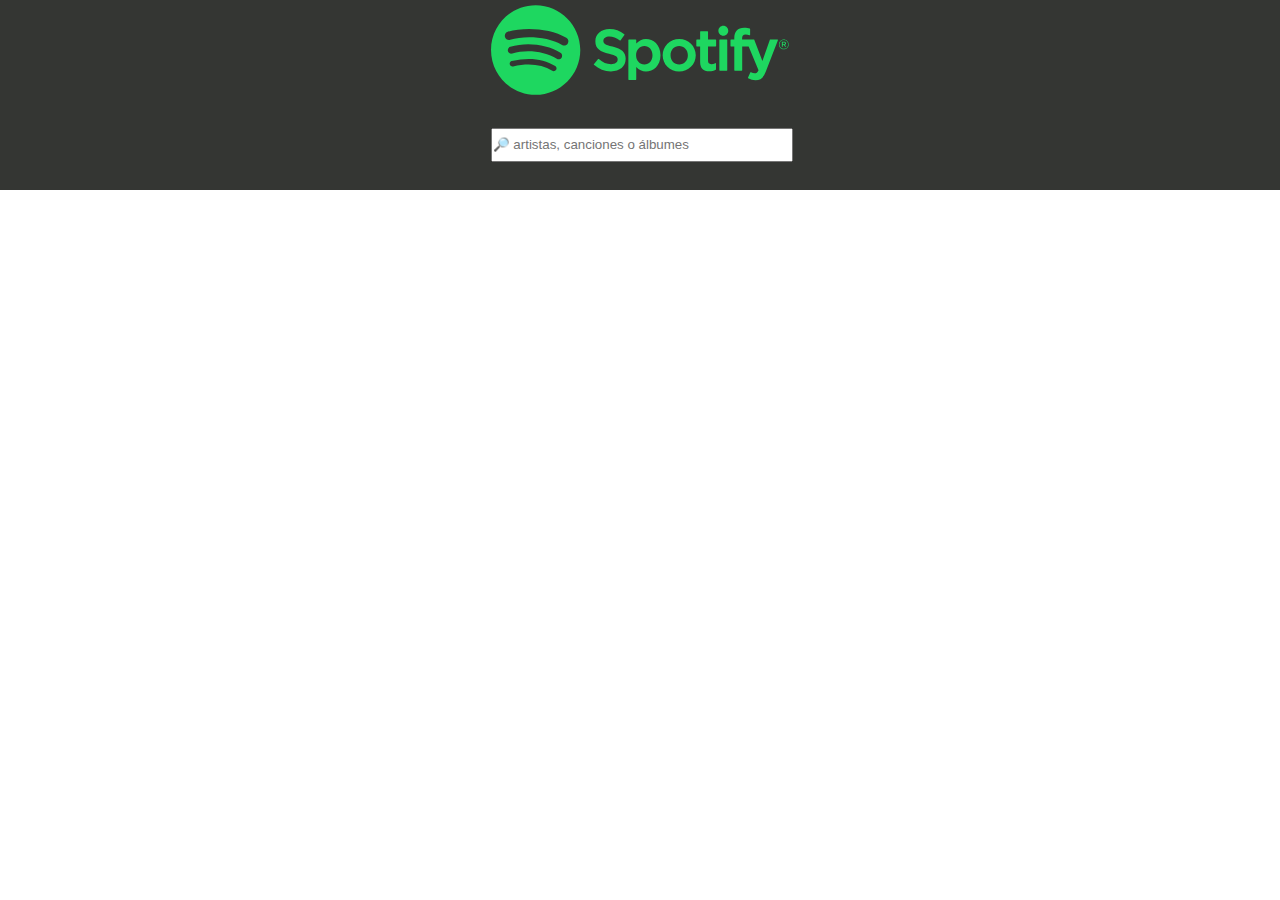
==== UF2/Scoltify/index.html @ 018e0d8f "19/04 14:00" ====
<!DOCTYPE html>
<html lang="en">
<head>
  <meta charset="UTF-8">
  <meta http-equiv="X-UA-Compatible" content="IE=edge">
  <meta name="viewport" content="width=device-width, initial-scale=1.0">
  <title>Scoltify</title>
  <link rel="stylesheet" href="css/style.css">
</head>
<body>
  <div class="container">
    <div class="spotify">
      <img src="img/spotify.svg" alt="">
    </div>
    <div class="buscador">
      <input type="text" name="" id="" placeholder="🔎 artistas, canciones o álbumes">
    </div>
  </div>
</body>
</html>
---- UF2/Scoltify/css/style.css ----
* {
  padding: 0;
  margin: 0;
}
.container {
  margin: 0;
  display: grid;
  align-items: center;
  grid-template-columns: 1fr 1fr 1fr;
  grid-template-rows: 1fr 1fr;
  background-color: #343633;
}
.spotify {
  margin-top: 5px;
  display: grid;
  justify-self: center;
  grid-column: 2;
  grid-row: 1;
  width: min(400px, 70%);
}
.spotify > img {
  width: 100%;
}
.buscador {
  padding: 10px;
  width: min(400px, 70%);
  display: grid;
  justify-self: center;
  grid-column: 2;
  grid-row: 2;
} 
.buscador > input {
  margin-top: 5px;
  width: 100%;
  height: 30px;
}
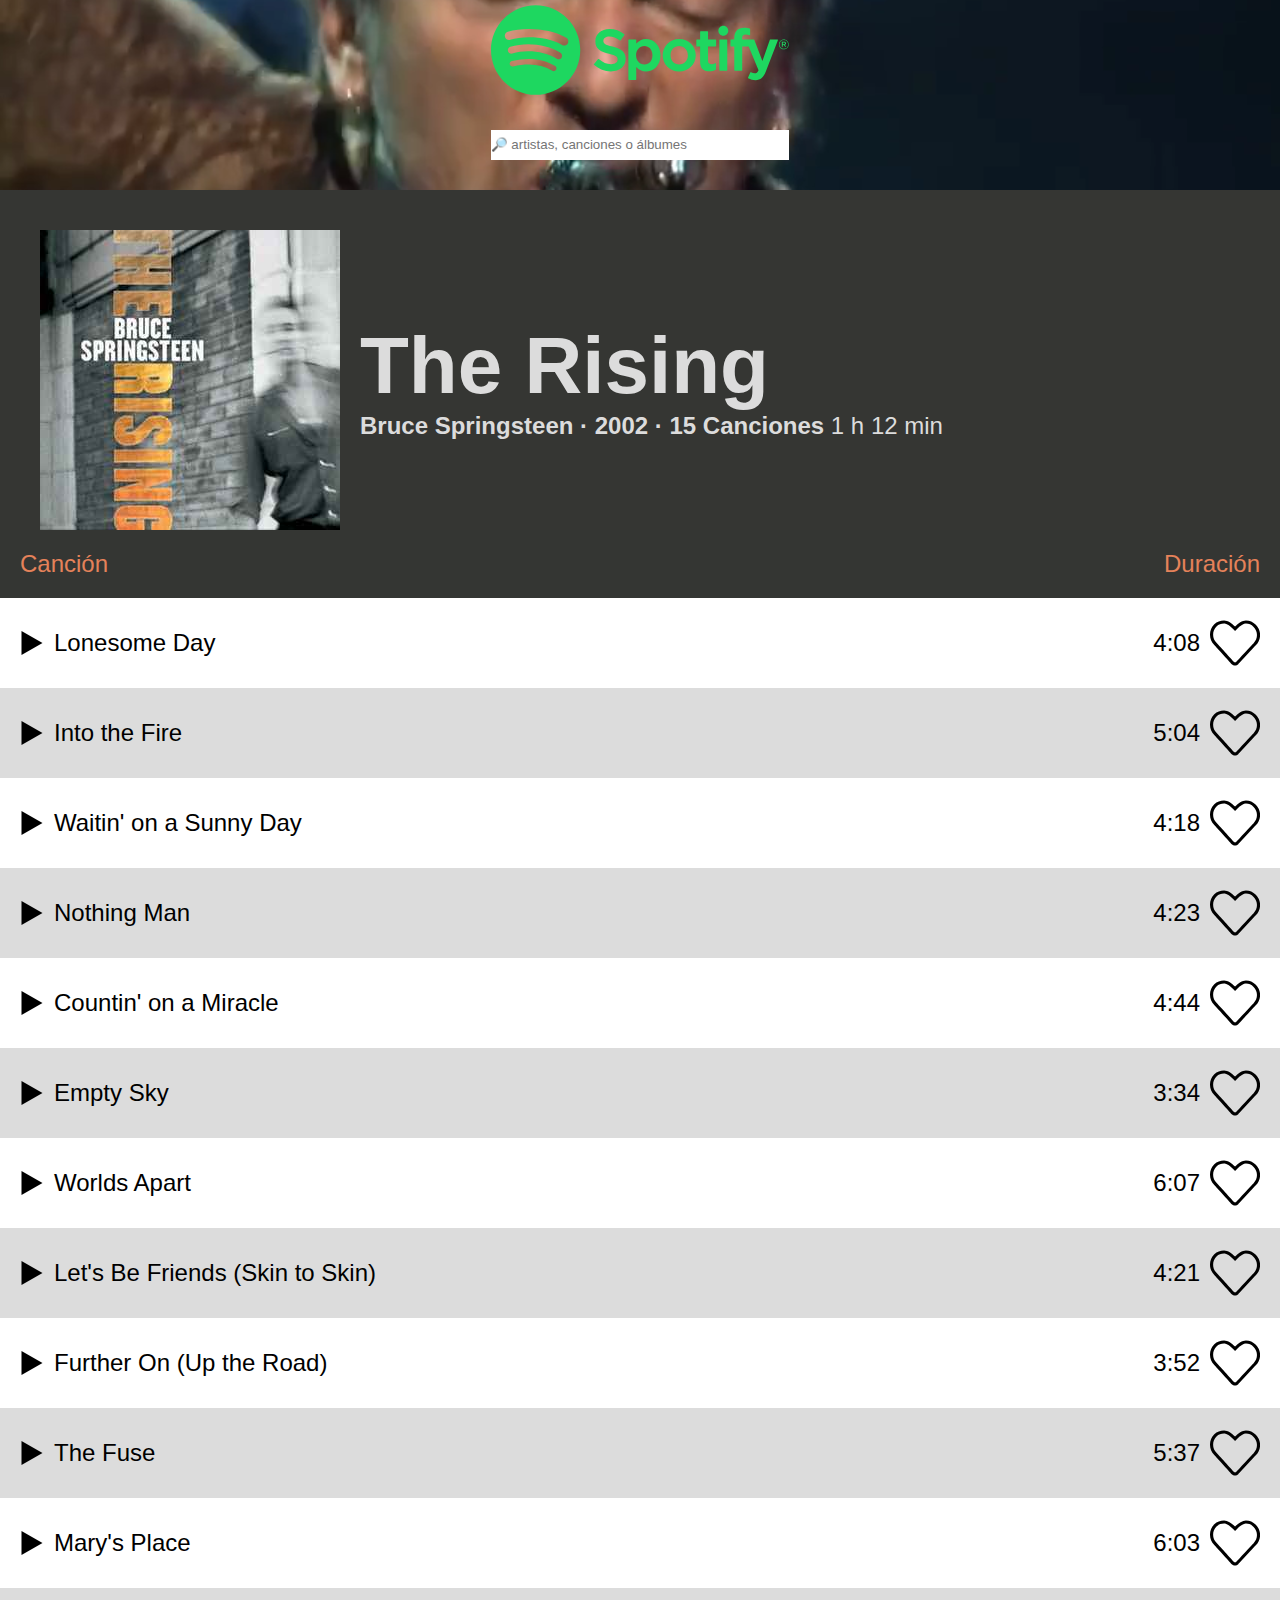
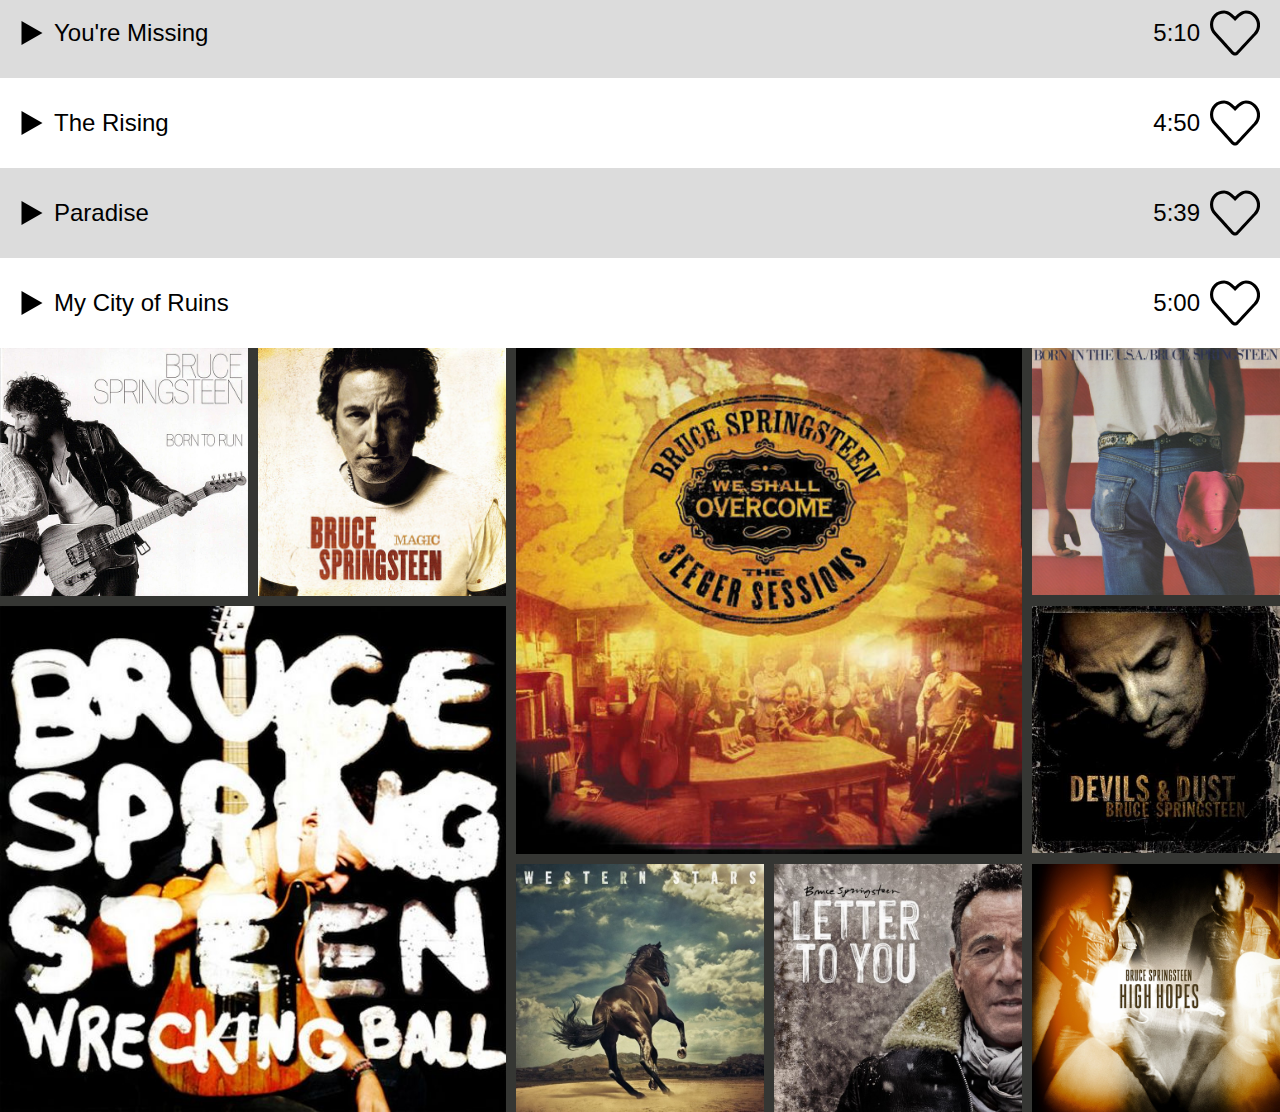
==== commit 1be6492c: "Scoltify - Parte4" ====
--- a/UF2/Scoltify/index.html
+++ b/UF2/Scoltify/index.html
@@ -1,20 +1,142 @@
 <!DOCTYPE html>
 <html lang="en">
+
 <head>
-  <meta charset="UTF-8">
-  <meta http-equiv="X-UA-Compatible" content="IE=edge">
-  <meta name="viewport" content="width=device-width, initial-scale=1.0">
-  <title>Scoltify</title>
-  <link rel="stylesheet" href="css/style.css">
+    <meta charset="UTF-8">
+    <meta http-equiv="X-UA-Compatible" content="IE=edge">
+    <meta name="viewport" content="width=device-width, initial-scale=1.0">
+    <title>Scoltify</title>
+    <link rel="stylesheet" href="css/style.css">
 </head>
+
 <body>
-  <div class="container">
-    <div class="spotify">
-      <img src="img/spotify.svg" alt="">
+    <div class="mainContainer">
+        <video autoplay muted loop src="video/Bruce Springsteen & The E Street Band - Lonesome Day.mp4"></video>
+        <div class="spotify">
+            <img src="img/spotify.svg" alt="">
+        </div>
+        <div class="buscador">
+            <input type="text" name="" id="" placeholder="🔎 artistas, canciones o álbumes">
+        </div>
     </div>
-    <div class="buscador">
-      <input type="text" name="" id="" placeholder="🔎 artistas, canciones o álbumes">
+    <div class="albumContainer">
+        <img src="img/rising.jpg" alt="Album: The Rising - Bruce Springsteen">
+        <div>
+            <h1>The Rising</h1>
+            <p><b>Bruce Springsteen · 2002 · 15 Canciones </b>1 h 12 min</p>
+        </div>
     </div>
-  </div>
+
+    <div class="secondaryContainer">
+        <p>Canción</p>
+        <p>Duración</p>
+    </div>
+
+    <div class="playlistContainer">
+        <div class="songContainer">
+            <img src="img/play.svg" alt="play" class="imgPlay">
+            <p>Lonesome Day</p>
+            <p>4:08</p>
+            <div class="sprite sprite-1"></div>
+        </div>
+        <div class="songContainer impar">
+            <img src="img/play.svg" alt="play" class="imgPlay">
+            <p>Into the Fire</p>
+            <p>5:04</p>
+            <div class="sprite sprite-1"></div>
+        </div>
+        <div class="songContainer">
+            <img src="img/play.svg" alt="play" class="imgPlay">
+            <p>Waitin' on a Sunny Day</p>
+            <p>4:18</p>
+            <div class="sprite sprite-1"></div>
+        </div>
+        <div class="songContainer impar">
+            <img src="img/play.svg" alt="play" class="imgPlay">
+            <p>Nothing Man</p>
+            <p>4:23</p>
+            <div class="sprite sprite-1"></div>
+        </div>
+        <div class="songContainer">
+            <img src="img/play.svg" alt="play" class="imgPlay">
+            <p>Countin' on a Miracle</p>
+            <p>4:44</p>
+            <div class="sprite sprite-1"></div>
+        </div>
+        <div class="songContainer impar">
+            <img src="img/play.svg" alt="play" class="imgPlay">
+            <p>Empty Sky</p>
+            <p>3:34</p>
+            <div class="sprite sprite-1"></div>
+        </div>
+        <div class="songContainer">
+            <img src="img/play.svg" alt="play" class="imgPlay">
+            <p>Worlds Apart</p>
+            <p>6:07</p>
+            <div class="sprite sprite-1"></div>
+        </div>
+        <div class="songContainer impar">
+            <img src="img/play.svg" alt="play" class="imgPlay">
+            <p>Let's Be Friends (Skin to Skin)</p>
+            <p>4:21</p>
+            <div class="sprite sprite-1"></div>
+        </div>
+        <div class="songContainer">
+            <img src="img/play.svg" alt="play" class="imgPlay">
+            <p>Further On (Up the Road)</p>
+            <p>3:52</p>
+            <div class="sprite sprite-1"></div>
+        </div>
+        <div class="songContainer impar">
+            <img src="img/play.svg" alt="play" class="imgPlay">
+            <p>The Fuse</p>
+            <p>5:37</p>
+            <div class="sprite sprite-1"></div>
+        </div>
+        <div class="songContainer">
+            <img src="img/play.svg" alt="play" class="imgPlay">
+            <p>Mary's Place</p>
+            <p>6:03</p>
+            <div class="sprite sprite-1"></div>
+        </div>
+        <div class="songContainer impar">
+            <img src="img/play.svg" alt="play" class="imgPlay">
+            <p>You're Missing</p>
+            <p>5:10</p>
+            <div class="sprite sprite-1"></div>
+        </div>
+        <div class="songContainer">
+            <img src="img/play.svg" alt="play" class="imgPlay">
+            <p>The Rising</p>
+            <p>4:50</p>
+            <div class="sprite sprite-1"></div>
+        </div>
+        <div class="songContainer impar">
+            <img src="img/play.svg" alt="play" class="imgPlay">
+            <p>Paradise</p>
+            <p>5:39</p>
+            <div class="sprite sprite-1"></div>
+        </div>
+        <div class="songContainer">
+            <img src="img/play.svg" alt="play" class="imgPlay">
+            <p>My City of Ruins</p>
+            <p>5:00</p>
+            <div class="sprite sprite-1"></div>
+        </div>
+    </div>
+
+    <div class="albumsContainer">
+        <img src="img/albums/born_to_run.jpg" alt="Bruce Springsteen - Born to run">
+        <img src="img/albums/magic.jpg" alt="Bruce Springsteen - Magic">
+        <img src="img/albums/we_shall_overcome.jpg" alt="Bruce Springsteen - We shall overcome">
+        <img src="img/albums/born_in_the_usa.jpg" alt="Bruce Springsteen - Born in the USA">
+        <img src="img/albums/wrecking_ball.jpg" alt="Bruce Springsteen - Wrecking ball">
+        <img src="img/albums/devils_dust.jpg" alt="Bruce Springsteen - Devils dust">
+        <img src="img/albums/western_stars.jpg" alt="Bruce Springsteen - Western stars">
+        <img src="img/albums/letter_to_you.jpg" alt="Bruce Springsteen - Letter to you">
+        <img src="img/albums/high_hopes.jpg" alt="Bruce Springsteen - High hopes">
+    </div>
+
+    <script src="js/scolfity.js""></script>
 </body>
 </html>--- a/UF2/Scoltify/css/style.css
+++ b/UF2/Scoltify/css/style.css
@@ -2,14 +2,19 @@
   padding: 0;
   margin: 0;
 }
-.container {
+
+/* HEADER */
+.mainContainer {
   margin: 0;
   display: grid;
   align-items: center;
   grid-template-columns: 1fr 1fr 1fr;
   grid-template-rows: 1fr 1fr;
+  overflow: hidden;
+  position: relative;
   background-color: #343633;
 }
+
 .spotify {
   margin-top: 5px;
   display: grid;
@@ -17,11 +22,15 @@
   grid-column: 2;
   grid-row: 1;
   width: min(400px, 70%);
+  z-index: 2;
 }
+
 .spotify > img {
   width: 100%;
 }
+
 .buscador {
+  z-index: 2;
   padding: 10px;
   width: min(400px, 70%);
   display: grid;
@@ -29,8 +38,151 @@
   grid-column: 2;
   grid-row: 2;
 } 
+
 .buscador > input {
   margin-top: 5px;
   width: 100%;
   height: 30px;
+  border: none;
 }
+
+video{
+  position: absolute;
+  width: 100%;
+  z-index: 0;
+}
+
+/* ALBUM */
+.albumContainer {
+  display: grid;
+  grid-template-columns: auto 1fr;
+  gap: 20px;
+  font-size: 40px;
+  background-color: #353633;
+  color: #dcdcdc;
+  align-items: center;
+  padding-top: 40px;
+  padding-left: 40px;
+  font-family: 'Montserrat', sans-serif;
+}
+
+.albumContainer div p {
+  font-size: 24px;
+  font-family: 'Montserrat', sans-serif;
+}
+
+/* SONG AND DURATION */
+.secondaryContainer {
+  color:#e5825a;
+  background-color: #343633;
+  padding: 20px;
+  display: grid;
+  grid-template-columns: 1fr auto;
+}
+
+.secondaryContainer p {
+  font-size: 24px;
+  font-family: 'Montserrat', sans-serif;
+}
+
+/* SONGLIST */
+.songContainer {
+  align-items: center;
+  padding: 20px;
+  display: grid;
+  grid-template-columns: auto 1fr auto auto;
+  gap: 10px;
+}
+
+.imgPlay {
+  width: 24px;
+}
+
+.songContainer p {
+  font-size: 24px;
+  font-family: 'Montserrat', sans-serif;
+}
+
+.songContainer:hover:nth-child(even) {
+  background-color: #696969;
+  color:#869a83;
+}
+
+.songContainer:hover {
+  background-color: #696969;
+  color:#869a83;
+}
+
+.songContainer:nth-child(even){
+  background-color: #dcdcdc;
+}
+
+.sprite{
+  width: 50px;
+  height: 50px;
+  background-image: url("../img/dobleHeart.svg");
+}
+
+.sprite-1 {
+  background-position: 0px;
+}
+
+.sprite-2 {
+  background-position: -50px;
+  animation:  animateHeart 1.2s;
+}
+
+@keyframes animateHeart {
+  0% {
+    transform: scale(.75);
+  }
+  20% {
+    transform: scale(1);
+  }
+  40% {
+    transform: scale(.75);
+  }
+  60% {
+    transform: scale(1);
+  }
+  80% {
+    transform: scale(.75);
+  } 
+  100% {
+    transform: scale(1);
+  }
+}
+
+/* ALBUMS */
+.albumsContainer{
+  background-color: #353633;
+  display: grid;
+  grid-template-columns: repeat(auto-fit,minmax(217px, 1fr)); 
+  grid-gap: 10px;
+  grid-auto-flow: dense;
+}
+
+.albumsContainer img{
+  width: 100%;
+}
+
+.albumsContainer :nth-child(3){
+  grid-row: span 2;
+  grid-column: span 2;
+}
+
+.albumsContainer :nth-child(5){
+  grid-row: span 2;
+  grid-column: span 2;
+}
+
+.albumsContainer img:hover{
+  filter: hue-rotate(90deg);
+}
+
+@media only screen and (max-width: 608px) {
+  .albumContainer {
+    display: grid;
+    grid-template-columns: 1fr;
+  }   
+}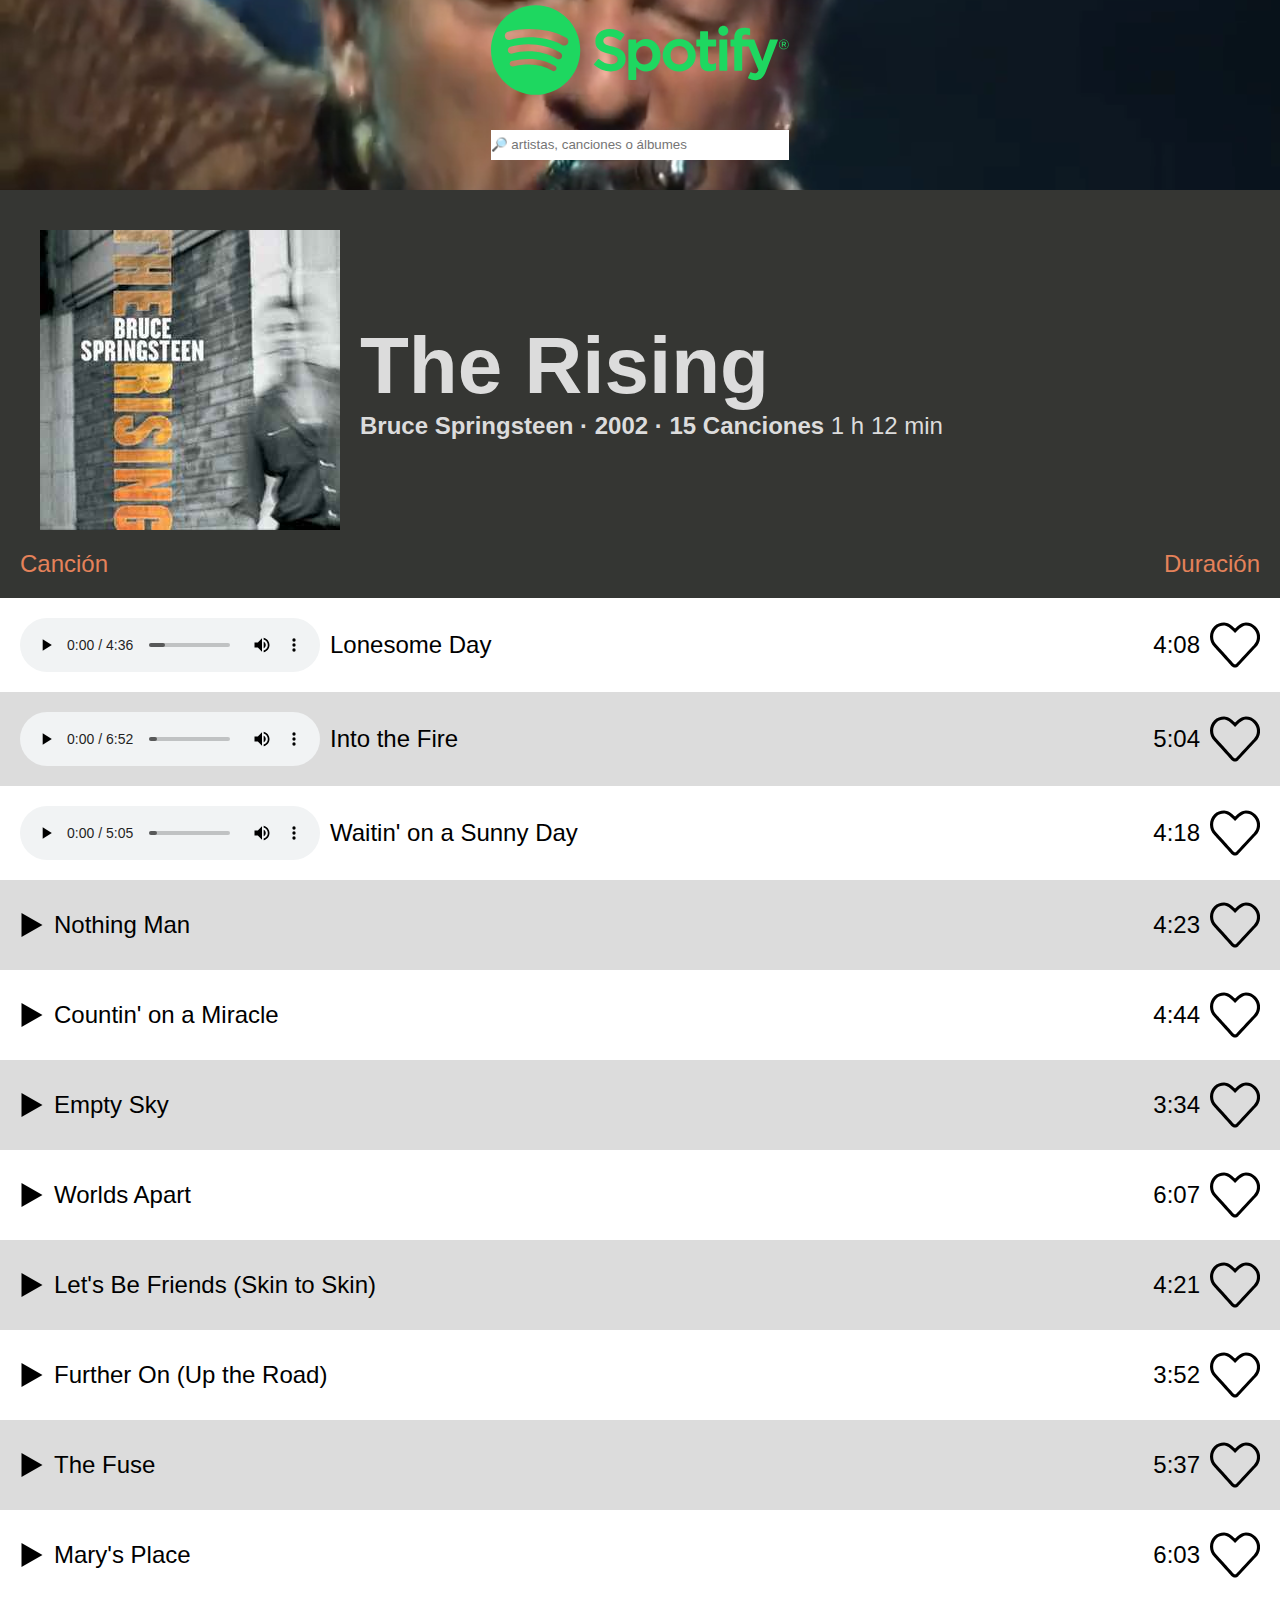
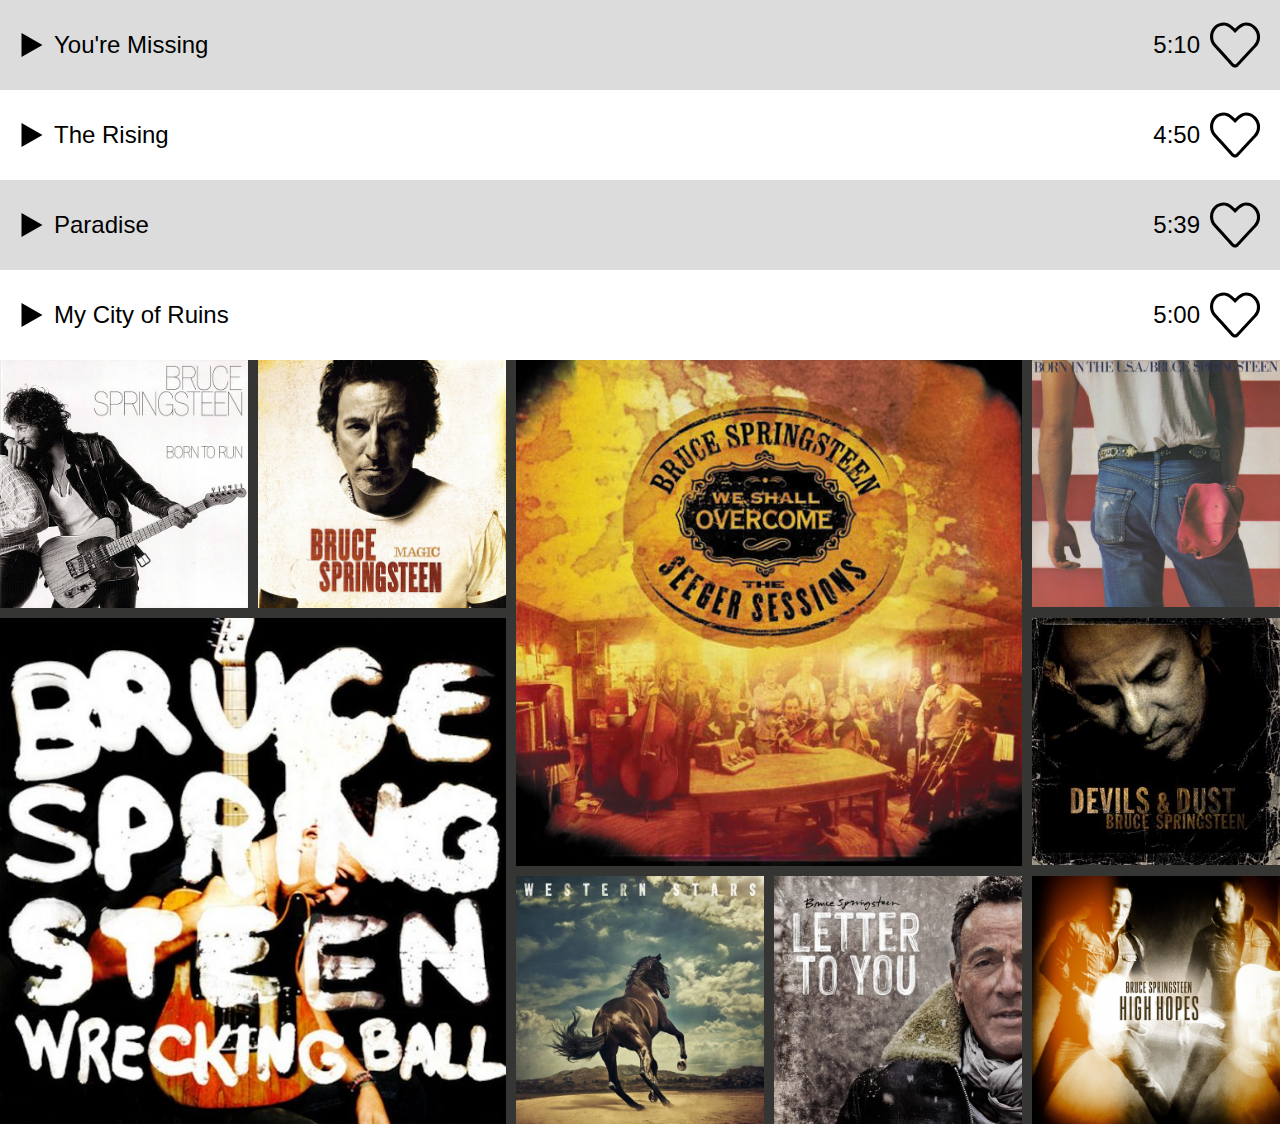
==== commit 672c2f6f: "25/05 14:31" ====
--- a/UF2/Scoltify/index.html
+++ b/UF2/Scoltify/index.html
@@ -19,6 +19,7 @@
             <input type="text" name="" id="" placeholder="🔎 artistas, canciones o álbumes">
         </div>
     </div>
+
     <div class="albumContainer">
         <img src="img/rising.jpg" alt="Album: The Rising - Bruce Springsteen">
         <div>
@@ -34,24 +35,36 @@
 
     <div class="playlistContainer">
         <div class="songContainer">
-            <img src="img/play.svg" alt="play" class="imgPlay">
+            <audio controls>
+                <source src="audio/Lonesome Day.mp3" type="audio/ogg">
+                <source src="audio/Lonesome Day.mp3" type="audio/mpeg">
+                Your browser does not support the audio element.
+            </audio>
             <p>Lonesome Day</p>
             <p>4:08</p>
             <div class="sprite sprite-1"></div>
         </div>
-        <div class="songContainer impar">
-            <img src="img/play.svg" alt="play" class="imgPlay">
+        <div class="songContainer">
+            <audio controls>
+                <source src="audio/The E Street Band  Into the Fire Live In Barcelona.mp3" type="audio/ogg">
+                <source src="audio/The E Street Band  Into the Fire Live In Barcelona.mp3" type="audio/mpeg">
+                Your browser does not support the audio element.
+            </audio>
             <p>Into the Fire</p>
             <p>5:04</p>
             <div class="sprite sprite-1"></div>
         </div>
         <div class="songContainer">
-            <img src="img/play.svg" alt="play" class="imgPlay">
+            <audio controls>
+                <source src="audio/Waitin On A Sunny Day Official Video.mp3" type="audio/ogg">
+                <source src="audio/Waitin On A Sunny Day Official Video.mp3" type="audio/mpeg">
+                Your browser does not support the audio element.
+            </audio>
             <p>Waitin' on a Sunny Day</p>
             <p>4:18</p>
             <div class="sprite sprite-1"></div>
         </div>
-        <div class="songContainer impar">
+        <div class="songContainer">
             <img src="img/play.svg" alt="play" class="imgPlay">
             <p>Nothing Man</p>
             <p>4:23</p>
@@ -63,7 +76,7 @@
             <p>4:44</p>
             <div class="sprite sprite-1"></div>
         </div>
-        <div class="songContainer impar">
+        <div class="songContainer">
             <img src="img/play.svg" alt="play" class="imgPlay">
             <p>Empty Sky</p>
             <p>3:34</p>
@@ -75,7 +88,7 @@
             <p>6:07</p>
             <div class="sprite sprite-1"></div>
         </div>
-        <div class="songContainer impar">
+        <div class="songContainer">
             <img src="img/play.svg" alt="play" class="imgPlay">
             <p>Let's Be Friends (Skin to Skin)</p>
             <p>4:21</p>
@@ -87,7 +100,7 @@
             <p>3:52</p>
             <div class="sprite sprite-1"></div>
         </div>
-        <div class="songContainer impar">
+        <div class="songContainer">
             <img src="img/play.svg" alt="play" class="imgPlay">
             <p>The Fuse</p>
             <p>5:37</p>
@@ -99,7 +112,7 @@
             <p>6:03</p>
             <div class="sprite sprite-1"></div>
         </div>
-        <div class="songContainer impar">
+        <div class="songContainer">
             <img src="img/play.svg" alt="play" class="imgPlay">
             <p>You're Missing</p>
             <p>5:10</p>
@@ -111,7 +124,7 @@
             <p>4:50</p>
             <div class="sprite sprite-1"></div>
         </div>
-        <div class="songContainer impar">
+        <div class="songContainer">
             <img src="img/play.svg" alt="play" class="imgPlay">
             <p>Paradise</p>
             <p>5:39</p>
--- a/UF2/Scoltify/css/style.css
+++ b/UF2/Scoltify/css/style.css
@@ -102,6 +102,10 @@
   font-size: 24px;
   font-family: 'Montserrat', sans-serif;
 }
+.songContainer audio{
+  padding: 0;
+  margin: 0;
+}
 
 .songContainer:hover:nth-child(even) {
   background-color: #696969;
